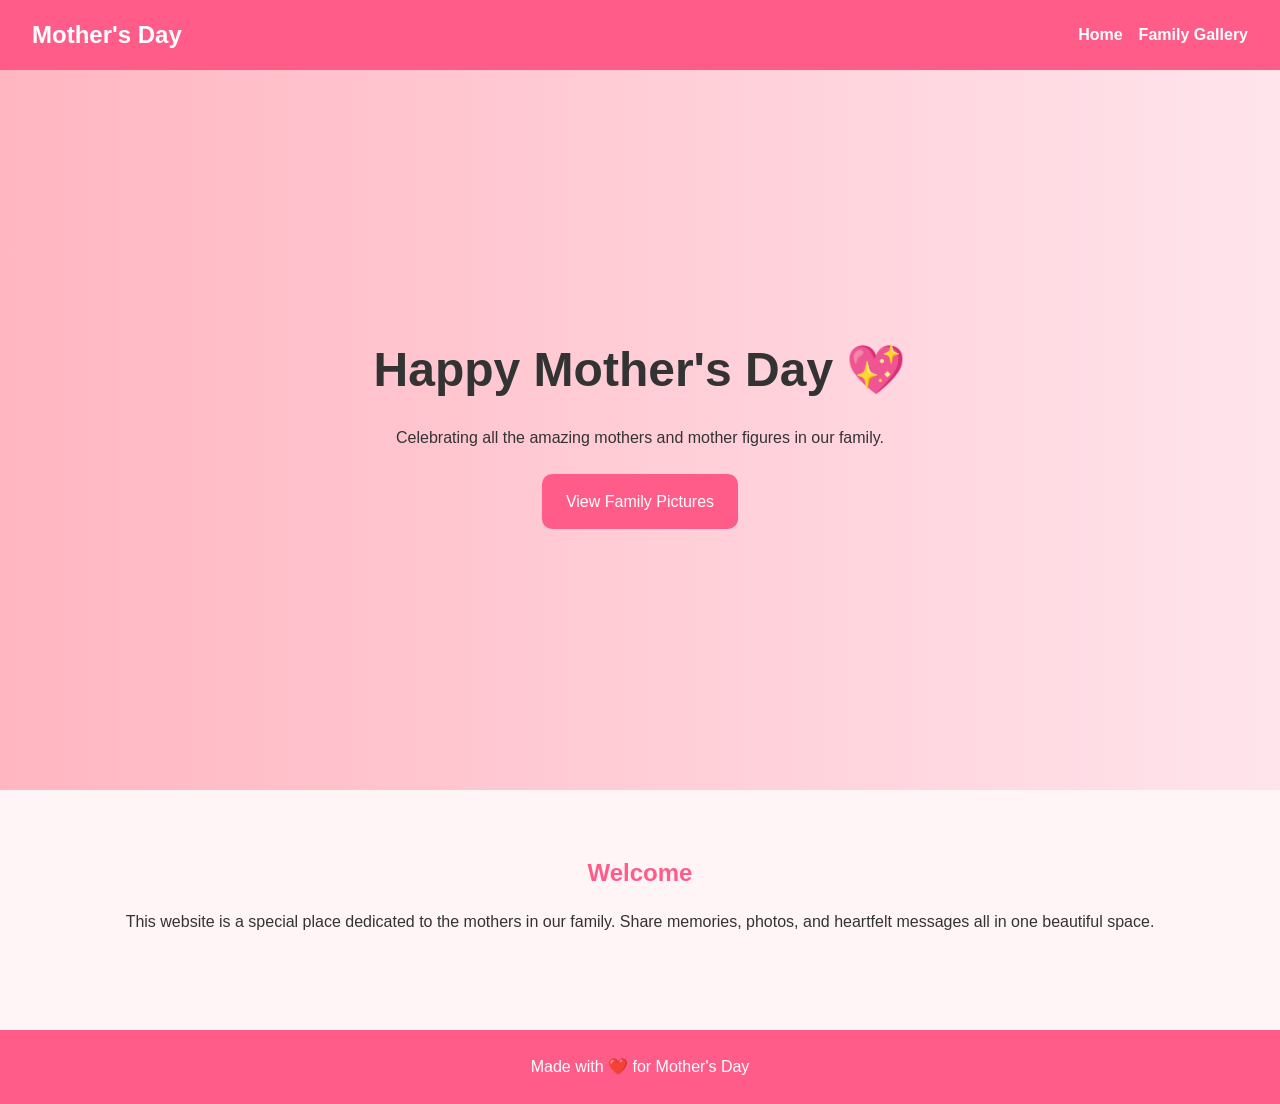
==== index.html @ d9241b58 "new files" ====
<!DOCTYPE html>
<html lang="en">
<head>
    <meta charset="UTF-8">
    <meta name="viewport" content="width=device-width, initial-scale=1.0">
    <title>Mother's Day</title>
    <link rel="stylesheet" href="style.css">
</head>
<body>

    <!-- Navigation -->
    <header>
        <nav class="navbar">
            <h1 class="logo">Mother's Day</h1>

            <div class="menu-toggle" id="menu-toggle">
                ☰
            </div>

            <ul class="nav-links" id="nav-links">
                <li><a href="index.html">Home</a></li>
                <li><a href="gallery.html">Family Gallery</a></li>
            </ul>
        </nav>
    </header>

    <!-- Hero Section -->
    <section class="hero">
        <div class="hero-content">
            <h2>Happy Mother's Day 💖</h2>
            <p>
                Celebrating all the amazing mothers and mother figures in our family.
            </p>

            <a href="gallery.html" class="btn">
                View Family Pictures
            </a>
        </div>
    </section>

    <!-- Welcome Section -->
    <section class="welcome-section">
        <h2>Welcome</h2>

        <p>
            This website is a special place dedicated to the mothers in our family.
            Share memories, photos, and heartfelt messages all in one beautiful space.
        </p>
    </section>

    <!-- Footer -->
    <footer>
        <p>Made with ❤️ for Mother's Day</p>
    </footer>

    <script src="script.js"></script>
</body>
</html>
---- style.css ----
/* Reset */
* {
    margin: 0;
    padding: 0;
    box-sizing: border-box;
    font-family: Arial, sans-serif;
}

body {
    background: #fff5f7;
    color: #333;
    line-height: 1.6;
}

/* Navigation */
.navbar {
    display: flex;
    justify-content: space-between;
    align-items: center;
    padding: 1rem 2rem;
    background: #ff5c8a;
    color: white;
    position: sticky;
    top: 0;
}

.logo {
    font-size: 1.5rem;
}

.nav-links {
    list-style: none;
    display: flex;
    gap: 1rem;
}

.nav-links a {
    color: white;
    text-decoration: none;
    font-weight: bold;
}

.menu-toggle {
    display: none;
    font-size: 1.8rem;
    cursor: pointer;
}

/* Hero */
.hero {
    min-height: 80vh;
    display: flex;
    justify-content: center;
    align-items: center;
    text-align: center;
    padding: 2rem;
    background: linear-gradient(to right, #ffb6c1, #ffe4ec);
}

.hero-content h2 {
    font-size: 3rem;
    margin-bottom: 1rem;
}

.hero-content p {
    max-width: 600px;
    margin: auto;
    margin-bottom: 1.5rem;
}

.btn {
    display: inline-block;
    padding: 0.9rem 1.5rem;
    background: #ff5c8a;
    color: white;
    text-decoration: none;
    border-radius: 10px;
    transition: 0.3s;
}

.btn:hover {
    background: #e14b77;
}

/* Welcome Section */
.welcome-section {
    padding: 4rem 2rem;
    text-align: center;
}

.welcome-section h2 {
    margin-bottom: 1rem;
    color: #ff5c8a;
}

/* Gallery */
.gallery-section {
    padding: 4rem 2rem;
}

.gallery-section h2 {
    text-align: center;
    margin-bottom: 2rem;
    color: #ff5c8a;
}

.gallery-grid {
    display: grid;
    grid-template-columns: repeat(auto-fit, minmax(250px, 1fr));
    gap: 2rem;
}

.gallery-card {
    background: white;
    border-radius: 15px;
    overflow: hidden;
    box-shadow: 0 4px 10px rgba(0,0,0,0.1);
    transition: transform 0.3s;
}

.gallery-card:hover {
    transform: translateY(-5px);
}

.gallery-card img {
    width: 100%;
    height: 250px;
    object-fit: cover;
}

.gallery-card h3,
.gallery-card p {
    padding: 1rem;
}

/* Footer */
footer {
    text-align: center;
    padding: 1.5rem;
    background: #ff5c8a;
    color: white;
    margin-top: 2rem;
}

/* Responsive */
@media (max-width: 768px) {

    .menu-toggle {
        display: block;
    }

    .nav-links {
        position: absolute;
        top: 70px;
        right: 0;
        background: #ff5c8a;
        width: 100%;
        flex-direction: column;
        align-items: center;
        display: none;
        padding: 1rem 0;
    }

    .nav-links.active {
        display: flex;
    }

    .hero-content h2 {
        font-size: 2rem;
    }
}
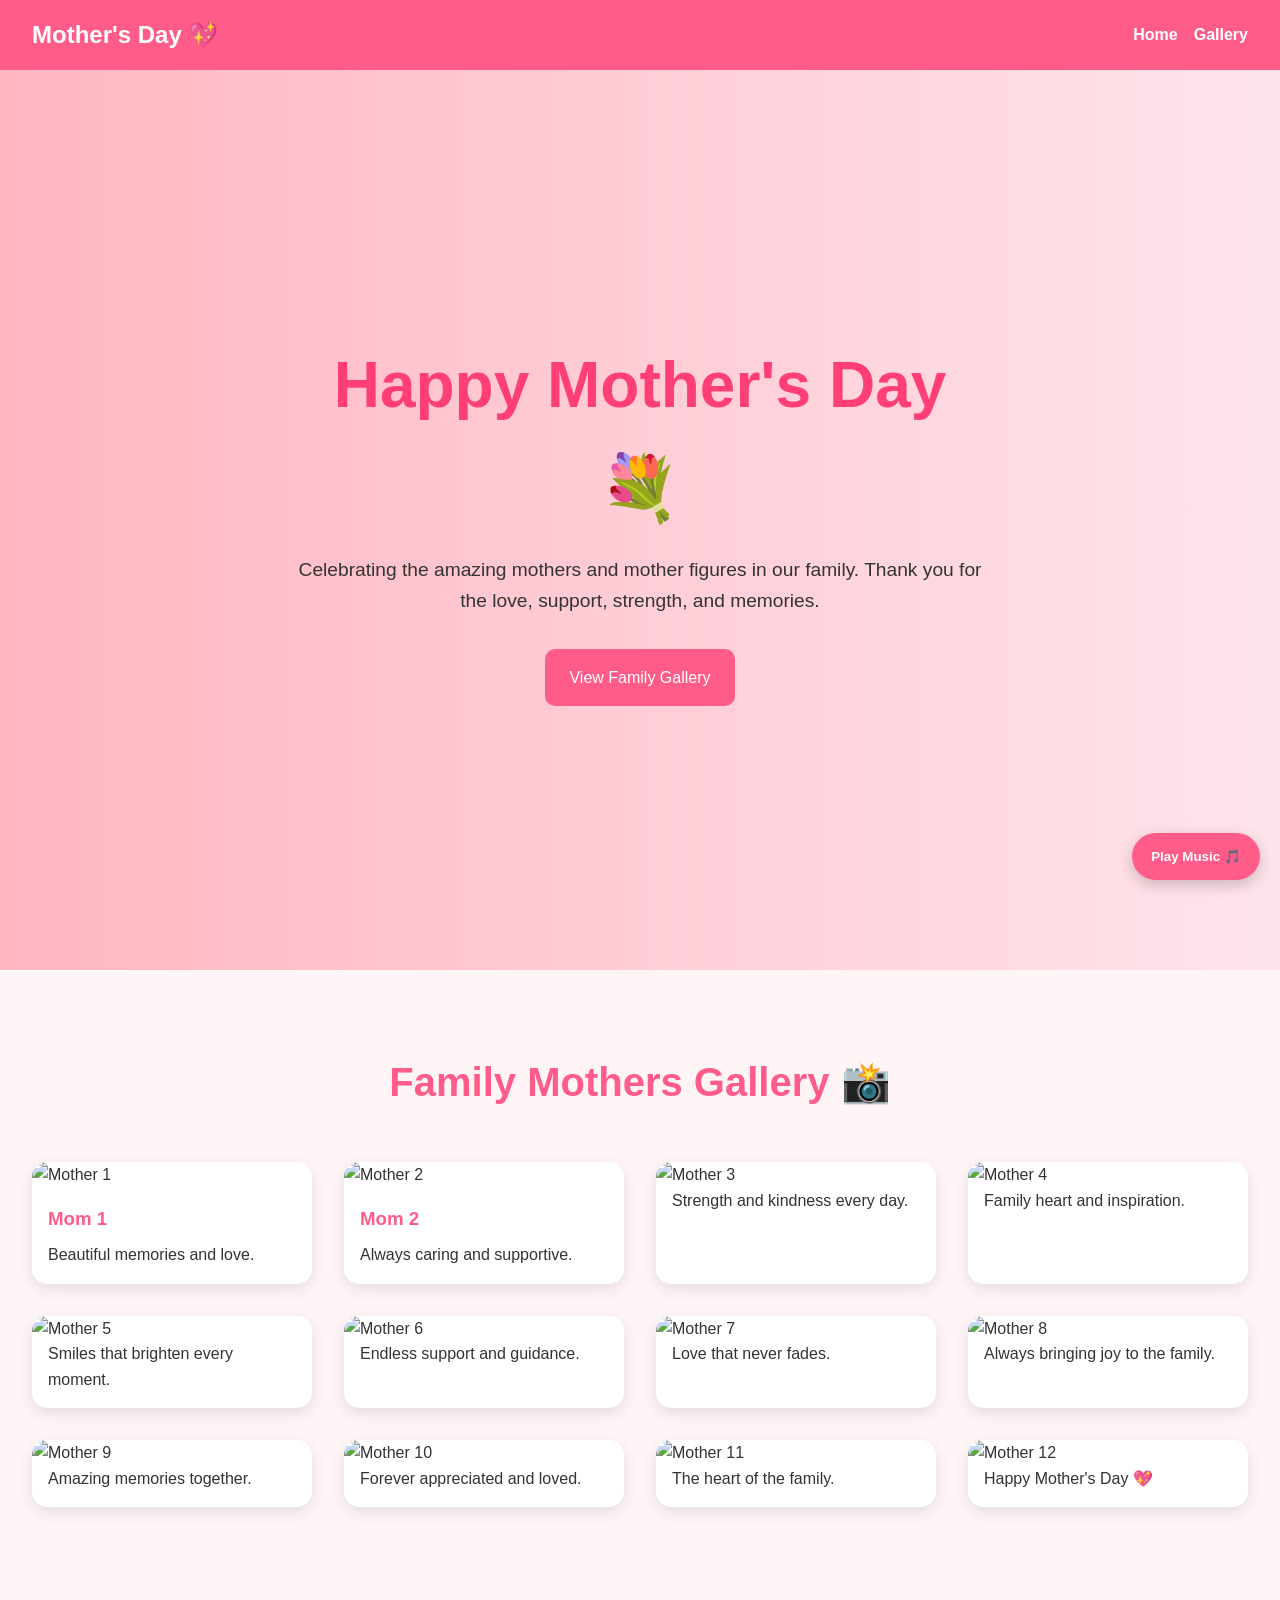
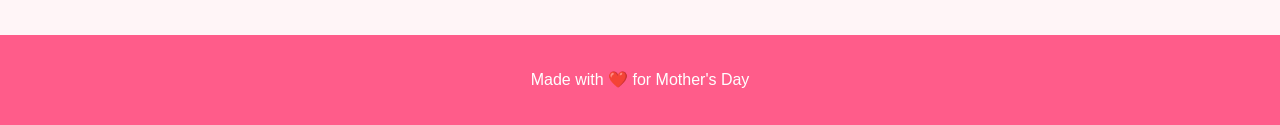
==== commit b866fb60: "new update" ====
--- a/index.html
+++ b/index.html
@@ -1,60 +1,175 @@
 <!DOCTYPE html>
 <html lang="en">
+
 <head>
+
     <meta charset="UTF-8">
     <meta name="viewport" content="width=device-width, initial-scale=1.0">
-    <title>Mother's Day</title>
+
+    <title>Mother's Day Family Website</title>
+
     <link rel="stylesheet" href="style.css">
+
 </head>
+
 <body>
 
-    <!-- Navigation -->
-    <header>
-        <nav class="navbar">
-            <h1 class="logo">Mother's Day</h1>
+    <!-- NAVBAR -->
+    <nav class="navbar">
 
-            <div class="menu-toggle" id="menu-toggle">
-                ☰
+        <div class="logo">
+            Mother's Day 💖
+        </div>
+
+        <div class="menu-toggle" id="menu-toggle">
+            ☰
+        </div>
+
+        <ul class="nav-links" id="nav-links">
+
+            <li>
+                <a href="#home">Home</a>
+            </li>
+
+            <li>
+                <a href="#gallery">Gallery</a>
+            </li>
+
+        </ul>
+
+        <button id="music-btn">
+            Play Music 🎵
+        </button>
+
+    </nav>
+
+    <!-- HERO SECTION -->
+    <section class="hero" id="home">
+
+        <div class="hero-content">
+
+            <h1>
+                Happy Mother's Day 💐
+            </h1>
+
+            <p>
+                Celebrating the amazing mothers and mother figures in our family.
+                Thank you for the love, support, strength, and memories.
+            </p>
+
+            <a href="#gallery" class="btn">
+                View Family Gallery
+            </a>
+
+        </div>
+
+    </section>
+
+    <!-- GALLERY SECTION -->
+    <section class="gallery-section" id="gallery">
+
+        <h2 class="gallery-title">
+            Family Mothers Gallery 📸
+        </h2>
+
+        <div class="gallery-grid">
+
+            <!-- CARD 1 -->
+            <div class="gallery-card">
+                <img src="https://via.placeholder.com/400x300" alt="Mother 1">
+                <h3>Mom 1</h3>
+                <p>Beautiful memories and love.</p>
             </div>
 
-            <ul class="nav-links" id="nav-links">
-                <li><a href="index.html">Home</a></li>
-                <li><a href="gallery.html">Family Gallery</a></li>
-            </ul>
-        </nav>
-    </header>
+            <!-- CARD 2 -->
+            <div class="gallery-card">
+                <img src="https://via.placeholder.com/400x300" alt="Mother 2">
+                <h3>Mom 2</h3>
+                <p>Always caring and supportive.</p>
+            </div>
 
-    <!-- Hero Section -->
-    <section class="hero">
-        <div class="hero-content">
-            <h2>Happy Mother's Day 💖</h2>
-            <p>
-                Celebrating all the amazing mothers and mother figures in our family.
-            </p>
+            <!-- CARD 3 -->
+            <div class="gallery-card">
+                <img src="https://via.placeholder.com/400x300" alt="Mother 3">
+                <p>Strength and kindness every day.</p>
+            </div>
 
-            <a href="gallery.html" class="btn">
-                View Family Pictures
-            </a>
+            <!-- CARD 4 -->
+            <div class="gallery-card">
+                <img src="https://via.placeholder.com/400x300" alt="Mother 4">
+                <p>Family heart and inspiration.</p>
+            </div>
+
+            <!-- CARD 5 -->
+            <div class="gallery-card">
+                <img src="https://via.placeholder.com/400x300" alt="Mother 5">
+                <p>Smiles that brighten every moment.</p>
+            </div>
+
+            <!-- CARD 6 -->
+            <div class="gallery-card">
+                <img src="https://via.placeholder.com/400x300" alt="Mother 6">
+                <p>Endless support and guidance.</p>
+            </div>
+
+            <!-- CARD 7 -->
+            <div class="gallery-card">
+                <img src="https://via.placeholder.com/400x300" alt="Mother 7">
+                <p>Love that never fades.</p>
+            </div>
+
+            <!-- CARD 8 -->
+            <div class="gallery-card">
+                <img src="https://via.placeholder.com/400x300" alt="Mother 8">
+                <p>Always bringing joy to the family.</p>
+            </div>
+
+            <!-- CARD 9 -->
+            <div class="gallery-card">
+                <img src="https://via.placeholder.com/400x300" alt="Mother 9">
+                <p>Amazing memories together.</p>
+            </div>
+
+            <!-- CARD 10 -->
+            <div class="gallery-card">
+                <img src="https://via.placeholder.com/400x300" alt="Mother 10">
+                <p>Forever appreciated and loved.</p>
+            </div>
+
+            <!-- CARD 11 -->
+            <div class="gallery-card">
+                <img src="https://via.placeholder.com/400x300" alt="Mother 11">
+                <p>The heart of the family.</p>
+            </div>
+
+            <!-- CARD 12 -->
+            <div class="gallery-card">
+                <img src="https://via.placeholder.com/400x300" alt="Mother 12">
+                <p>Happy Mother's Day 💖</p>
+            </div>
+
         </div>
+
     </section>
 
-    <!-- Welcome Section -->
-    <section class="welcome-section">
-        <h2>Welcome</h2>
+    <!-- FOOTER -->
+    <footer>
 
         <p>
-            This website is a special place dedicated to the mothers in our family.
-            Share memories, photos, and heartfelt messages all in one beautiful space.
+            Made with ❤️ for Mother's Day
         </p>
-    </section>
 
-    <!-- Footer -->
-    <footer>
-        <p>Made with ❤️ for Mother's Day</p>
     </footer>
 
+    <!-- AUDIO -->
+    <audio id="bg-music" loop autoplay>
+
+        <source src="music/song.mp3" type="audio/mpeg">
+
+    </audio>
+
     <script src="script.js"></script>
+
 </body>
-</html>
 
-
+</html>
--- a/style.css
+++ b/style.css
@@ -1,171 +1,247 @@
-/* Reset */
-* {
-    margin: 0;
-    padding: 0;
-    box-sizing: border-box;
-    font-family: Arial, sans-serif;
-}
-
-body {
-    background: #fff5f7;
-    color: #333;
-    line-height: 1.6;
-}
-
-/* Navigation */
-.navbar {
-    display: flex;
-    justify-content: space-between;
-    align-items: center;
-    padding: 1rem 2rem;
-    background: #ff5c8a;
-    color: white;
-    position: sticky;
-    top: 0;
-}
-
-.logo {
-    font-size: 1.5rem;
-}
-
-.nav-links {
-    list-style: none;
-    display: flex;
-    gap: 1rem;
-}
-
-.nav-links a {
-    color: white;
-    text-decoration: none;
-    font-weight: bold;
-}
-
-.menu-toggle {
-    display: none;
-    font-size: 1.8rem;
-    cursor: pointer;
-}
-
-/* Hero */
-.hero {
-    min-height: 80vh;
-    display: flex;
-    justify-content: center;
-    align-items: center;
-    text-align: center;
-    padding: 2rem;
-    background: linear-gradient(to right, #ffb6c1, #ffe4ec);
-}
-
-.hero-content h2 {
-    font-size: 3rem;
-    margin-bottom: 1rem;
-}
-
-.hero-content p {
-    max-width: 600px;
-    margin: auto;
-    margin-bottom: 1.5rem;
-}
-
-.btn {
-    display: inline-block;
-    padding: 0.9rem 1.5rem;
-    background: #ff5c8a;
-    color: white;
-    text-decoration: none;
-    border-radius: 10px;
-    transition: 0.3s;
-}
-
-.btn:hover {
-    background: #e14b77;
-}
-
-/* Welcome Section */
-.welcome-section {
-    padding: 4rem 2rem;
-    text-align: center;
-}
-
-.welcome-section h2 {
-    margin-bottom: 1rem;
-    color: #ff5c8a;
-}
-
-/* Gallery */
-.gallery-section {
-    padding: 4rem 2rem;
-}
-
-.gallery-section h2 {
-    text-align: center;
-    margin-bottom: 2rem;
-    color: #ff5c8a;
-}
-
-.gallery-grid {
-    display: grid;
-    grid-template-columns: repeat(auto-fit, minmax(250px, 1fr));
-    gap: 2rem;
-}
-
-.gallery-card {
-    background: white;
-    border-radius: 15px;
-    overflow: hidden;
-    box-shadow: 0 4px 10px rgba(0,0,0,0.1);
-    transition: transform 0.3s;
-}
-
-.gallery-card:hover {
-    transform: translateY(-5px);
-}
-
-.gallery-card img {
-    width: 100%;
-    height: 250px;
-    object-fit: cover;
-}
-
-.gallery-card h3,
-.gallery-card p {
-    padding: 1rem;
-}
-
-/* Footer */
-footer {
-    text-align: center;
-    padding: 1.5rem;
-    background: #ff5c8a;
-    color: white;
-    margin-top: 2rem;
-}
-
-/* Responsive */
-@media (max-width: 768px) {
-
-    .menu-toggle {
-        display: block;
-    }
-
-    .nav-links {
-        position: absolute;
-        top: 70px;
-        right: 0;
-        background: #ff5c8a;
-        width: 100%;
-        flex-direction: column;
-        align-items: center;
-        display: none;
-        padding: 1rem 0;
-    }
-
-    .nav-links.active {
-        display: flex;
-    }
-
-    .hero-content h2 {
-        font-size: 2rem;
+/* RESET */
+*{
+    margin:0;
+    padding:0;
+    box-sizing:border-box;
+    font-family:Arial, sans-serif;
+}
+
+html{
+    scroll-behavior:smooth;
+}
+
+body{
+    background:#fff5f7;
+    color:#333;
+    line-height:1.6;
+}
+
+/* NAVBAR */
+.navbar{
+
+    position:sticky;
+    top:0;
+    z-index:1000;
+
+    display:flex;
+    justify-content:space-between;
+    align-items:center;
+
+    padding:1rem 2rem;
+
+    background:#ff5c8a;
+    color:white;
+}
+
+.logo{
+    font-size:1.5rem;
+    font-weight:bold;
+}
+
+.nav-links{
+    display:flex;
+    gap:1rem;
+    list-style:none;
+}
+
+.nav-links a{
+    color:white;
+    text-decoration:none;
+    font-weight:bold;
+}
+
+.nav-links a:hover{
+    opacity:0.8;
+}
+
+.menu-toggle{
+    display:none;
+    font-size:2rem;
+    cursor:pointer;
+}
+
+/* FLOATING MUSIC BUTTON */
+#music-btn{
+
+    position:fixed;
+
+    bottom:20px;
+    right:20px;
+
+    z-index:2000;
+
+    border:none;
+
+    padding:1rem 1.2rem;
+
+    border-radius:50px;
+
+    cursor:pointer;
+
+    background:#ff5c8a;
+    color:white;
+
+    font-weight:bold;
+
+    box-shadow:0 5px 15px rgba(0,0,0,0.2);
+
+    transition:0.3s;
+}
+
+#music-btn:hover{
+    transform:scale(1.05);
+    background:#e04874;
+}
+
+/* HERO */
+.hero{
+
+    min-height:100vh;
+
+    display:flex;
+    justify-content:center;
+    align-items:center;
+
+    text-align:center;
+
+    padding:2rem;
+
+    background:linear-gradient(to right,#ffb6c1,#ffe4ec);
+}
+
+.hero-content{
+    max-width:700px;
+}
+
+.hero-content h1{
+    font-size:4rem;
+    margin-bottom:1rem;
+    color:#ff3f75;
+}
+
+.hero-content p{
+    font-size:1.2rem;
+    margin-bottom:2rem;
+}
+
+.btn{
+
+    display:inline-block;
+
+    padding:1rem 1.5rem;
+
+    background:#ff5c8a;
+    color:white;
+
+    text-decoration:none;
+
+    border-radius:10px;
+
+    transition:0.3s;
+}
+
+.btn:hover{
+    background:#e04874;
+}
+
+/* GALLERY */
+.gallery-section{
+    padding:5rem 2rem;
+}
+
+.gallery-title{
+    text-align:center;
+    font-size:2.5rem;
+    margin-bottom:3rem;
+    color:#ff5c8a;
+}
+
+.gallery-grid{
+
+    display:grid;
+
+    grid-template-columns:
+    repeat(auto-fit,minmax(250px,1fr));
+
+    gap:2rem;
+}
+
+.gallery-card{
+
+    background:white;
+
+    border-radius:15px;
+
+    overflow:hidden;
+
+    box-shadow:0 5px 15px rgba(0,0,0,0.1);
+
+    transition:0.3s;
+}
+
+.gallery-card:hover{
+    transform:translateY(-5px);
+}
+
+.gallery-card img{
+    width:100%;
+    height:280px;
+    object-fit:cover;
+}
+
+.gallery-card h3{
+    padding:1rem 1rem 0.5rem;
+    color:#ff5c8a;
+}
+
+.gallery-card p{
+    padding:0 1rem 1rem;
+}
+
+/* FOOTER */
+footer{
+    text-align:center;
+    padding:2rem;
+    background:#ff5c8a;
+    color:white;
+    margin-top:3rem;
+}
+
+/* MOBILE */
+@media(max-width:768px){
+
+    .menu-toggle{
+        display:block;
+    }
+
+    .nav-links{
+
+        position:absolute;
+
+        top:70px;
+        right:0;
+
+        width:100%;
+
+        background:#ff5c8a;
+
+        flex-direction:column;
+        align-items:center;
+
+        display:none;
+
+        padding:1rem 0;
+    }
+
+    .nav-links.active{
+        display:flex;
+    }
+
+    .hero-content h1{
+        font-size:2.5rem;
+    }
+
+    .hero-content p{
+        font-size:1rem;
     }
 }
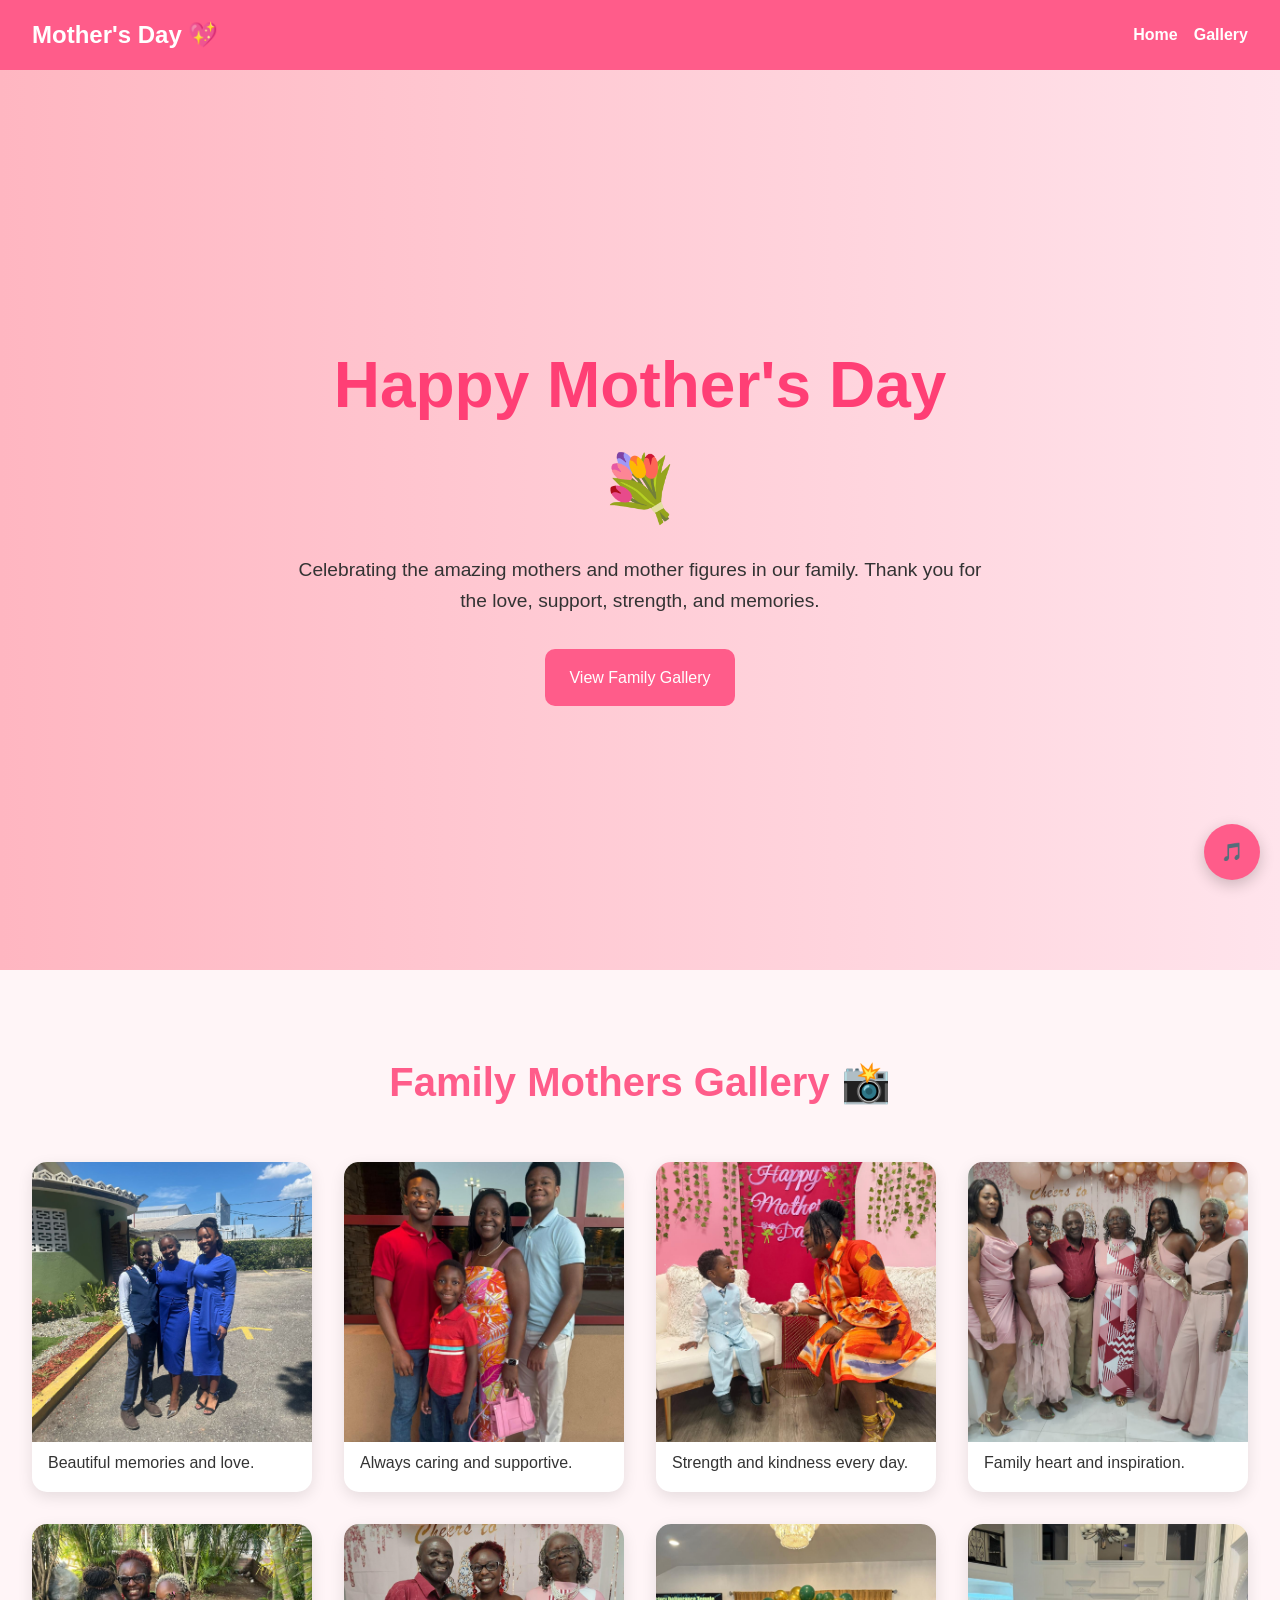
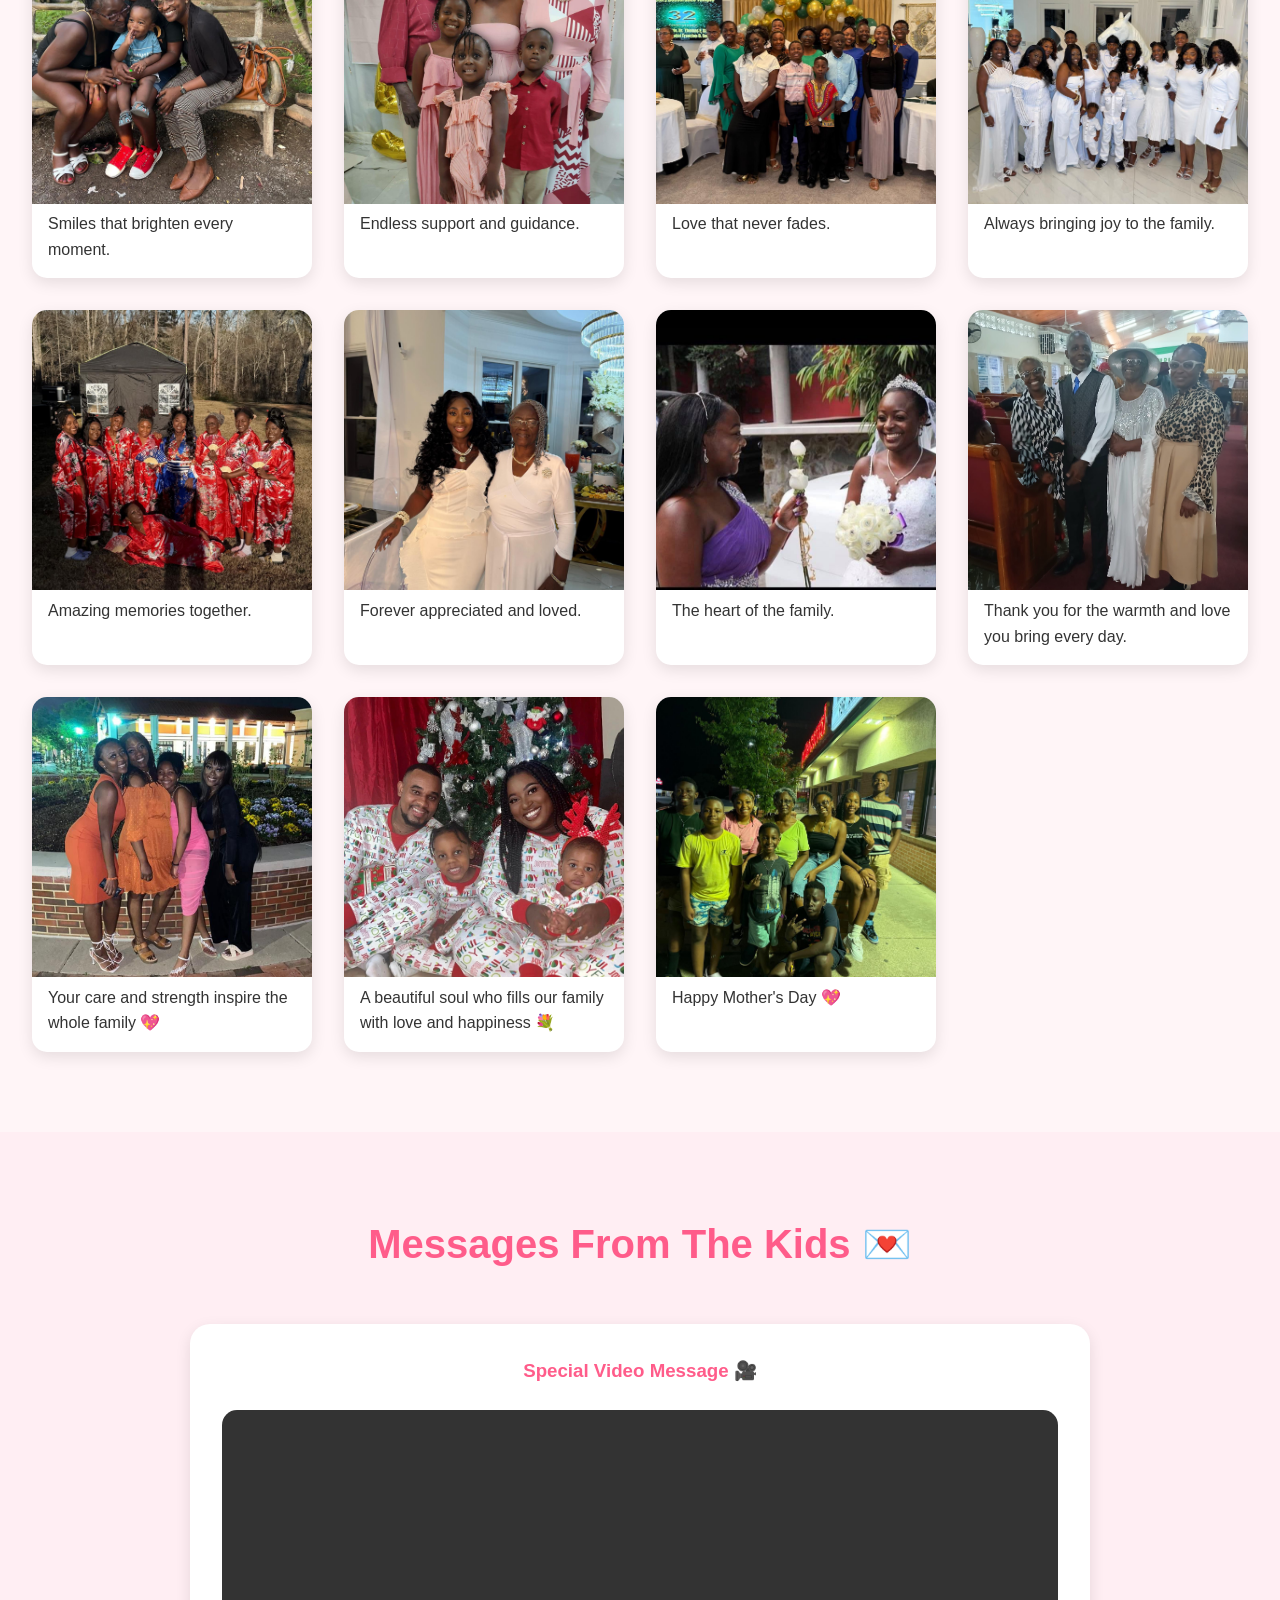
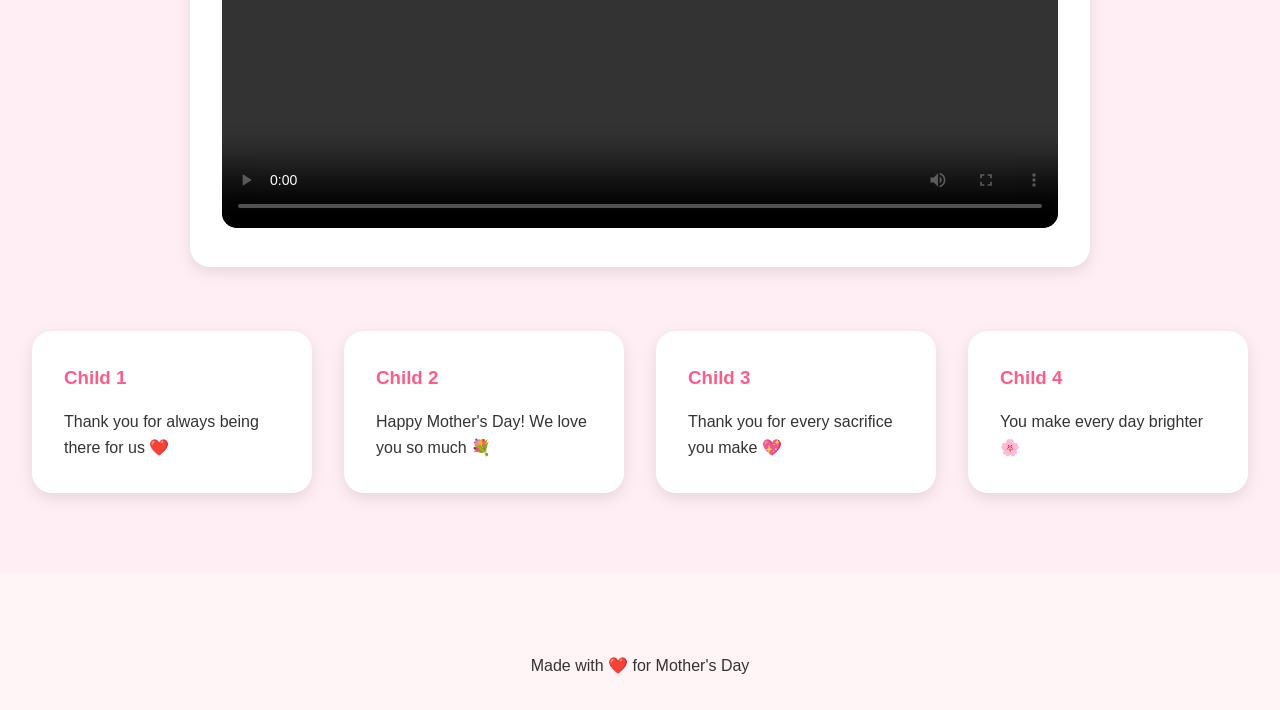
==== commit aa1efbda: "commit all assets" ====
--- a/index.html
+++ b/index.html
@@ -38,7 +38,7 @@
         </ul>
 
         <button id="music-btn">
-            Play Music 🎵
+            🎵
         </button>
 
     </nav>
@@ -76,76 +76,156 @@
 
             <!-- CARD 1 -->
             <div class="gallery-card">
-                <img src="https://via.placeholder.com/400x300" alt="Mother 1">
-                <h3>Mom 1</h3>
+                <img src="imgs/img 1.jpeg" alt="Mother 1">
                 <p>Beautiful memories and love.</p>
             </div>
 
             <!-- CARD 2 -->
             <div class="gallery-card">
-                <img src="https://via.placeholder.com/400x300" alt="Mother 2">
-                <h3>Mom 2</h3>
+                <img src="imgs/img 2.jpeg" alt="Mother 2">
                 <p>Always caring and supportive.</p>
             </div>
 
             <!-- CARD 3 -->
             <div class="gallery-card">
-                <img src="https://via.placeholder.com/400x300" alt="Mother 3">
+                <img src="imgs/img 3.jpeg" alt="Mother 3">
                 <p>Strength and kindness every day.</p>
             </div>
 
             <!-- CARD 4 -->
             <div class="gallery-card">
-                <img src="https://via.placeholder.com/400x300" alt="Mother 4">
+                <img src="imgs/img 4.jpeg" alt="Mother 4">
                 <p>Family heart and inspiration.</p>
             </div>
 
             <!-- CARD 5 -->
             <div class="gallery-card">
-                <img src="https://via.placeholder.com/400x300" alt="Mother 5">
+                <img src="imgs/img 5.jpeg" alt="Mother 5">
                 <p>Smiles that brighten every moment.</p>
             </div>
 
             <!-- CARD 6 -->
             <div class="gallery-card">
-                <img src="https://via.placeholder.com/400x300" alt="Mother 6">
+                <img src="imgs/img 6.jpeg" alt="Mother 6">
                 <p>Endless support and guidance.</p>
             </div>
 
             <!-- CARD 7 -->
             <div class="gallery-card">
-                <img src="https://via.placeholder.com/400x300" alt="Mother 7">
+                <img src="imgs/img 7.jpeg" alt="Mother 7">
                 <p>Love that never fades.</p>
             </div>
 
             <!-- CARD 8 -->
             <div class="gallery-card">
-                <img src="https://via.placeholder.com/400x300" alt="Mother 8">
+                <img src="imgs/img 8.jpeg" alt="Mother 8">
                 <p>Always bringing joy to the family.</p>
             </div>
 
             <!-- CARD 9 -->
             <div class="gallery-card">
-                <img src="https://via.placeholder.com/400x300" alt="Mother 9">
+                <img src="imgs/img 9.jpeg" alt="Mother 9">
                 <p>Amazing memories together.</p>
             </div>
 
             <!-- CARD 10 -->
             <div class="gallery-card">
-                <img src="https://via.placeholder.com/400x300" alt="Mother 10">
+                <img src="imgs/img 10.jpeg" alt="Mother 10">
                 <p>Forever appreciated and loved.</p>
             </div>
 
             <!-- CARD 11 -->
             <div class="gallery-card">
-                <img src="https://via.placeholder.com/400x300" alt="Mother 11">
+                <img src="imgs/img 11.jpeg" alt="Mother 11">
                 <p>The heart of the family.</p>
             </div>
 
             <!-- CARD 12 -->
             <div class="gallery-card">
-                <img src="https://via.placeholder.com/400x300" alt="Mother 12">
+                <img src="imgs/img 12.jpeg" alt="Mother 13">
+                <p>Thank you for the warmth and love you bring every day.</p>
+            </div>
+
+            <!-- CARD 13 -->
+            <div class="gallery-card">
+                <img src="imgs/img 13.jpeg" alt="Mother 14">
+                <p>Your care and strength inspire the whole family 💖</p>
+            </div>
+
+            <!-- CARD 14 -->
+            <div class="gallery-card">
+                <img src="imgs/img 14.jpeg" alt="Mother 12">
+                <p>
+                    A beautiful soul who fills our family with love and happiness 💐
+                </p>
+            </div>
+
+            <!-- CARD 15 -->
+            <div class="gallery-card">
+                <img src="imgs/img 15.jpeg" alt="Mother 12">
                 <p>Happy Mother's Day 💖</p>
+            </div>
+
+
+        </div>
+
+    </section>
+
+    <!-- MESSAGE SECTION -->
+    <section class="message-section" id="messages">
+
+        <h2 class="message-title">
+            Messages From The Kids 💌
+        </h2>
+
+        <!-- VIDEO MESSAGE -->
+        <div class="video-message">
+
+            <h3>
+                Special Video Message 🎥
+            </h3>
+
+            <video controls>
+
+                <source src="vids/vid 1.mp4" type="video/mp4">
+
+            </video>
+
+        </div>
+
+        <!-- MESSAGE GRID -->
+        <div class="message-grid">
+
+            <!-- MESSAGE 1 -->
+            <div class="message-card">
+                <h3>Child 1</h3>
+                <p>
+                    Thank you for always being there for us ❤️
+                </p>
+            </div>
+
+            <!-- MESSAGE 2 -->
+            <div class="message-card">
+                <h3>Child 2</h3>
+                <p>
+                    Happy Mother's Day! We love you so much 💐
+                </p>
+            </div>
+
+            <!-- MESSAGE 3 -->
+            <div class="message-card">
+                <h3>Child 3</h3>
+                <p>
+                    Thank you for every sacrifice you make 💖
+                </p>
+            </div>
+
+            <!-- MESSAGE 4 -->
+            <div class="message-card">
+                <h3>Child 4</h3>
+                <p>
+                    You make every day brighter 🌸
+                </p>
             </div>
 
         </div>
--- a/style.css
+++ b/style.css
@@ -70,18 +70,23 @@
 
     z-index:2000;
 
+    display:flex;
+    align-items:center;
+    justify-content:center;
+
     border:none;
 
-    padding:1rem 1.2rem;
-
-    border-radius:50px;
+    width:56px;
+    height:56px;
+
+    border-radius:50%;
 
     cursor:pointer;
 
     background:#ff5c8a;
     color:white;
 
-    font-weight:bold;
+    font-size: large;
 
     box-shadow:0 5px 15px rgba(0,0,0,0.2);
 
@@ -200,11 +205,107 @@
 
 /* FOOTER */
 footer{
+    display:flex;
+    justify-content:center;
+    align-items:center;
     text-align:center;
     padding:2rem;
-    background:#ff5c8a;
-    color:white;
+    background:transparent;
+    color:#333;
     margin-top:3rem;
+}
+/* =========================
+   MESSAGE SECTION
+========================= */
+
+.message-section{
+
+    padding:5rem 2rem;
+
+    background:#ffeef3;
+}
+
+.message-title{
+
+    text-align:center;
+
+    font-size:2.5rem;
+
+    color:#ff5c8a;
+
+    margin-bottom:3rem;
+}
+
+/* VIDEO MESSAGE */
+
+.video-message{
+
+    max-width:900px;
+
+    margin:0 auto 4rem;
+
+    background:white;
+
+    padding:2rem;
+
+    border-radius:20px;
+
+    box-shadow:0 5px 15px rgba(0,0,0,0.1);
+
+    text-align:center;
+}
+
+.video-message h3{
+
+    margin-bottom:1.5rem;
+
+    color:#ff5c8a;
+}
+
+.video-message video{
+
+    width:100%;
+
+    border-radius:15px;
+}
+
+/* MESSAGE GRID */
+
+.message-grid{
+
+    display:grid;
+
+    grid-template-columns:
+    repeat(auto-fit,minmax(250px,1fr));
+
+    gap:2rem;
+}
+
+/* MESSAGE CARD */
+
+.message-card{
+
+    background:white;
+
+    padding:2rem;
+
+    border-radius:20px;
+
+    box-shadow:0 5px 15px rgba(0,0,0,0.1);
+
+    transition:0.3s;
+}
+
+.message-card:hover{
+
+    transform:translateY(-5px);
+}
+
+.message-card h3{
+
+    margin-bottom:1rem;
+
+    color:#ff5c8a;
 }
 
 /* MOBILE */
@@ -244,4 +345,5 @@
     .hero-content p{
         font-size:1rem;
     }
-}+}
+
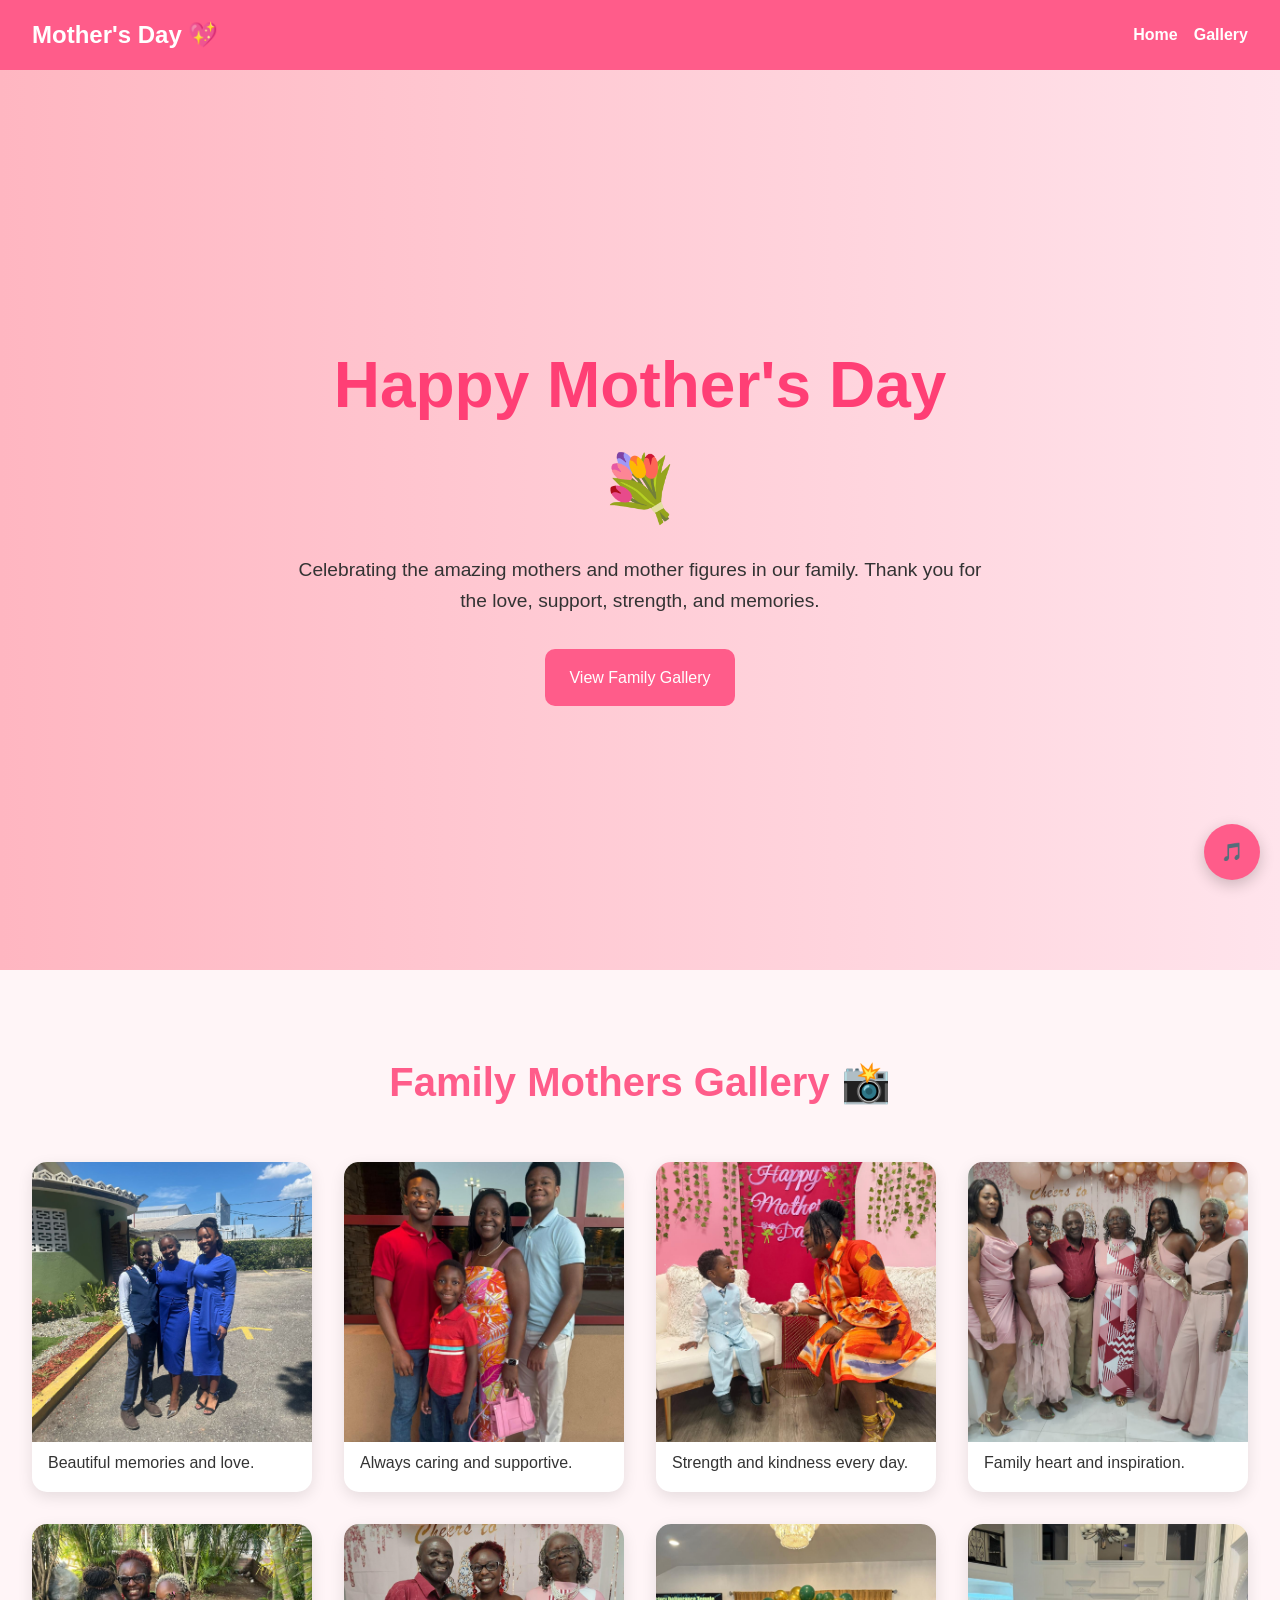
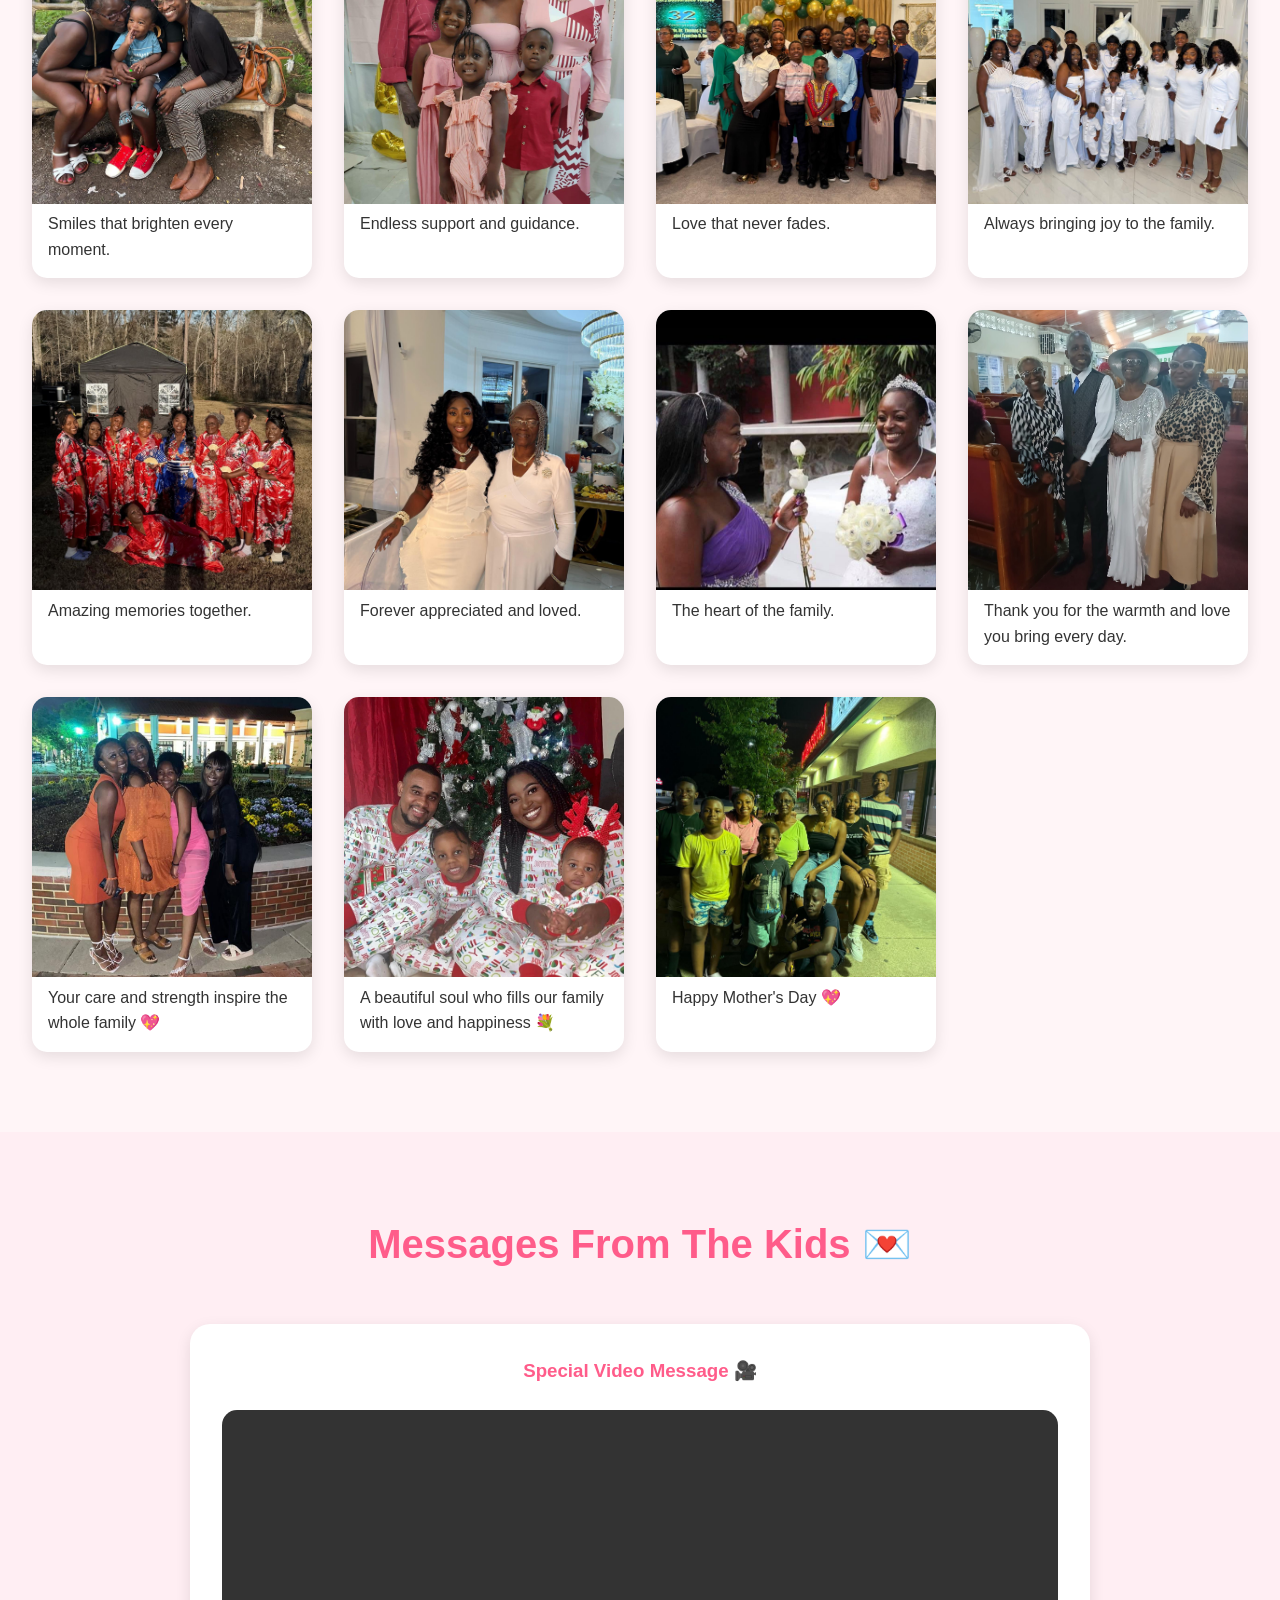
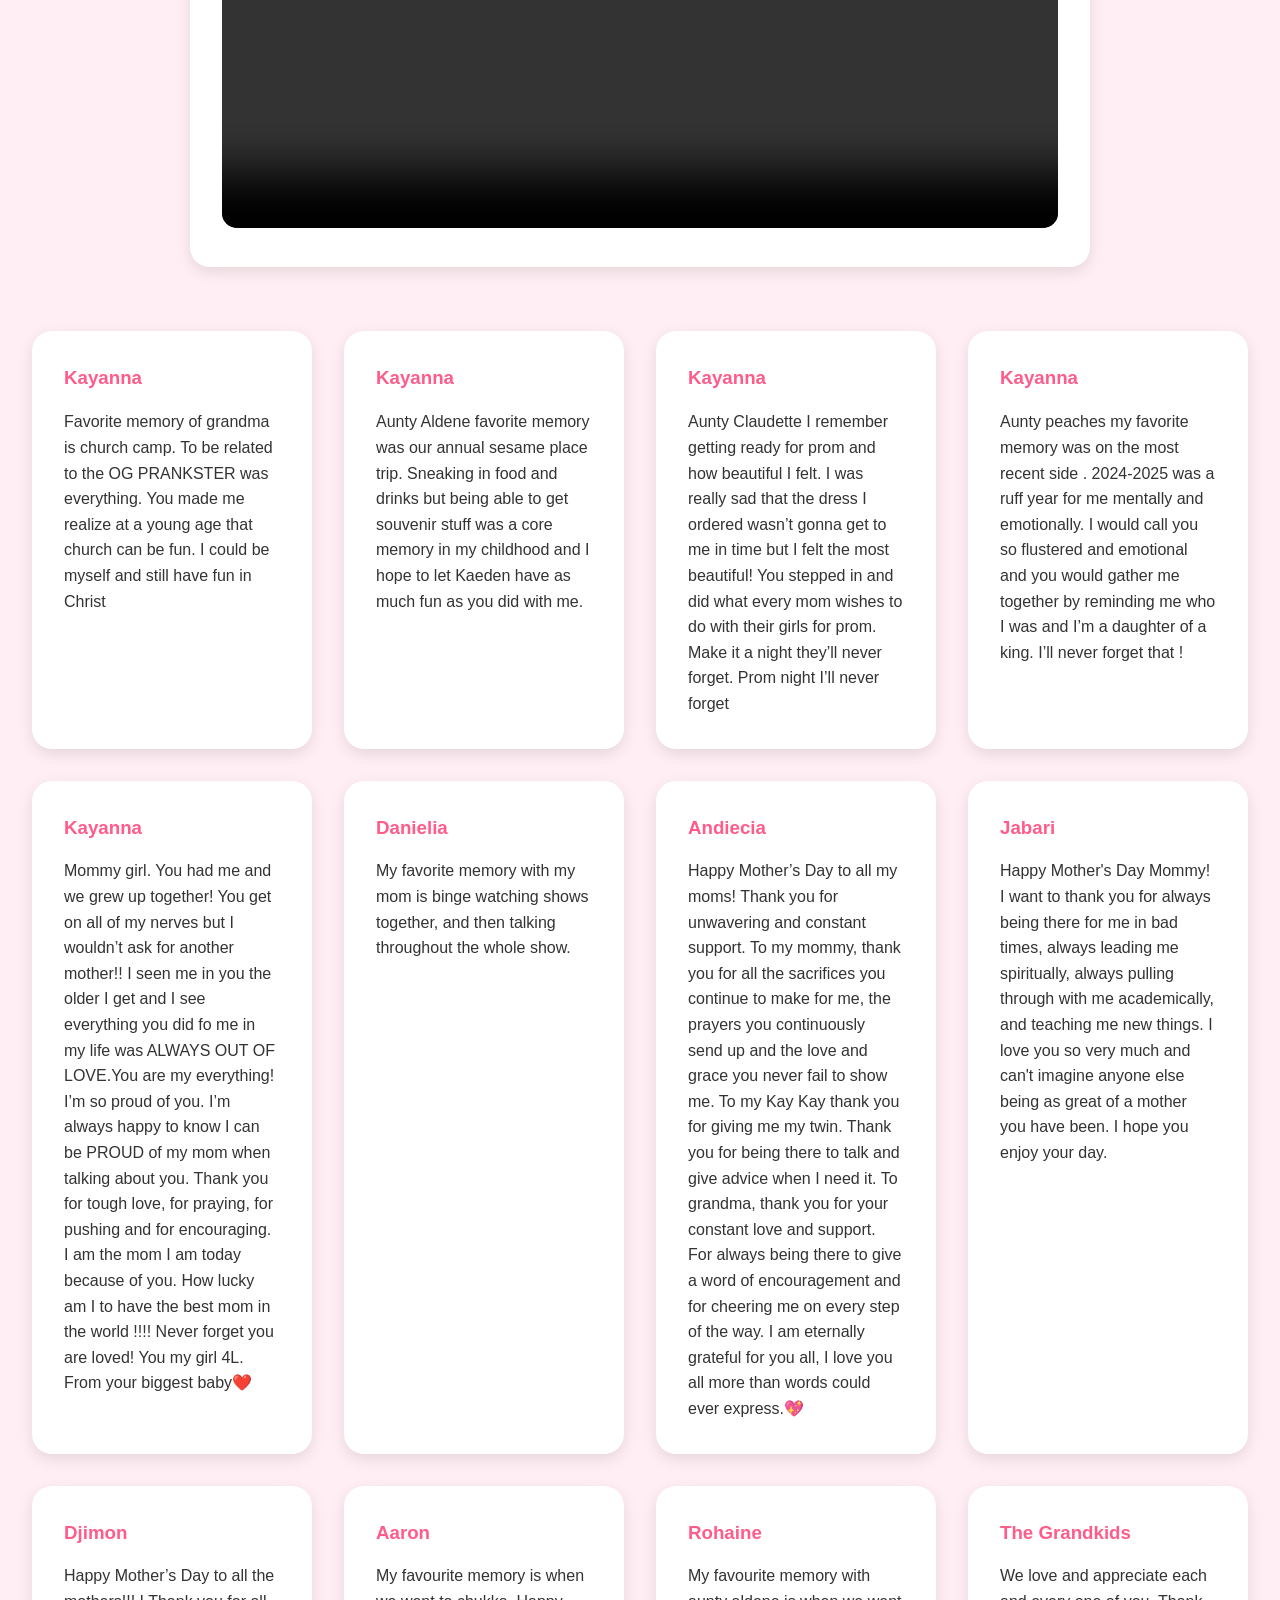
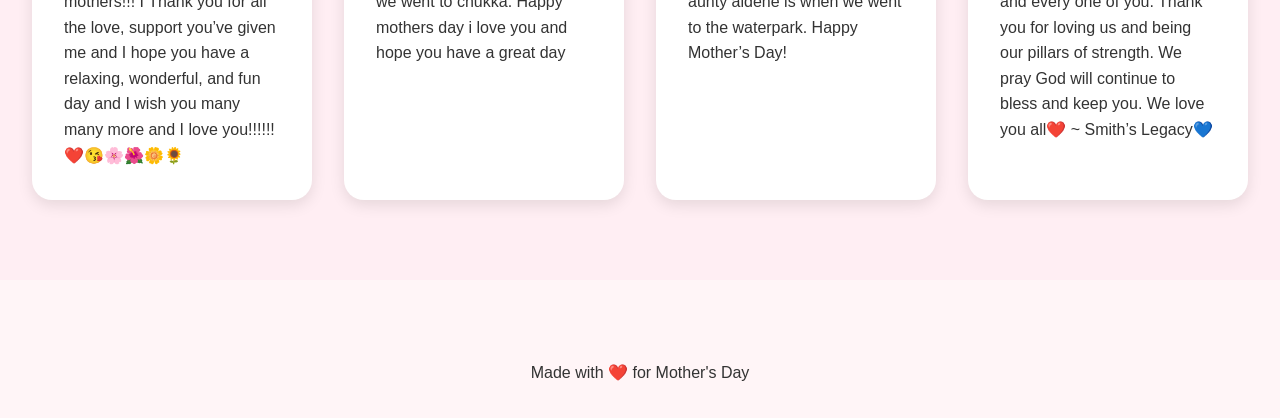
==== commit 3aaf4ba6: "edited" ====
--- a/index.html
+++ b/index.html
@@ -171,7 +171,7 @@
 
     </section>
 
-    <!-- MESSAGE SECTION -->
+<!-- MESSAGE SECTION -->
     <section class="message-section" id="messages">
 
         <h2 class="message-title">
@@ -198,39 +198,107 @@
 
             <!-- MESSAGE 1 -->
             <div class="message-card">
-                <h3>Child 1</h3>
-                <p>
-                    Thank you for always being there for us ❤️
-                </p>
-            </div>
-
-            <!-- MESSAGE 2 -->
-            <div class="message-card">
-                <h3>Child 2</h3>
-                <p>
-                    Happy Mother's Day! We love you so much 💐
-                </p>
-            </div>
-
-            <!-- MESSAGE 3 -->
-            <div class="message-card">
-                <h3>Child 3</h3>
-                <p>
-                    Thank you for every sacrifice you make 💖
-                </p>
-            </div>
-
-            <!-- MESSAGE 4 -->
-            <div class="message-card">
-                <h3>Child 4</h3>
-                <p>
-                    You make every day brighter 🌸
+                <h3>Kayanna</h3>
+                <p>
+                    Favorite memory of grandma is church camp. To be related to the OG PRANKSTER was everything. You made me realize at a young age that church can be fun. I could be myself and still have fun in Christ 
+
+                </p>
+            </div>
+
+             <!-- MESSAGE 2 -->
+            <div class="message-card">
+                <h3>Kayanna</h3>
+                <p>
+                    Aunty Aldene favorite memory was our annual sesame place trip. Sneaking in food and drinks but being able to get souvenir stuff was a core memory in my childhood and I hope to let Kaeden have as much fun as you did with me.
+
+                </p>
+            </div>
+
+             <!-- MESSAGE 3 -->
+            <div class="message-card">
+                <h3>Kayanna</h3>
+                <p>
+                    Aunty Claudette I remember getting ready for prom and how beautiful I felt. I was really sad that the dress I ordered wasn’t gonna get to me in time but I felt the most beautiful!  You stepped in and did what every mom wishes to do with their girls for prom. Make it a night they’ll never forget. Prom night I’ll never forget
+                </p>
+            </div>
+
+             <!-- MESSAGE 4 -->
+            <div class="message-card">
+                <h3>Kayanna</h3>
+                <p>
+                    Aunty peaches my favorite memory was on the most recent side . 2024-2025 was a ruff year for me mentally and emotionally. I would call you so flustered and emotional and you would gather me together by reminding me who I was and I’m a daughter of a king. I’ll never forget that !
+                </p>
+            </div>
+
+             <!-- MESSAGE 5 -->
+            <div class="message-card">
+                <h3>Kayanna</h3>
+                <p>
+                    Mommy girl. You had me and we grew up together! You get on all of my nerves but I wouldn’t ask for another mother!! I seen me in you the older I get and I see everything you did fo me in my life was ALWAYS OUT OF LOVE.You are my everything! I’m so proud of you. I’m always happy to know I can be PROUD of my mom when talking about you. Thank you for tough love, for praying, for pushing and for encouraging. I am the mom I am today because of you. How lucky am I to have the best mom in the world !!!! Never forget you are loved! You my girl 4L. From your biggest baby❤️
+                </p>
+            </div>
+
+            <!-- Message 6 -->
+            <div class="message-card">
+                <h3>Danielia</h3>
+                <p>
+                    My favorite memory with my mom is binge watching shows together, and then talking throughout the whole show.
+                </p>
+            </div>
+
+            <!-- Message 7 -->
+            <div class="message-card">
+                <h3>Andiecia</h3>
+                <p>
+                    Happy Mother’s Day to all my moms! Thank you for unwavering and constant support. To my mommy, thank you for all the sacrifices you continue to make for me, the prayers you continuously send up and the love and grace you never fail to show me. To my Kay Kay thank you for giving me my twin. Thank you for being there to talk and give advice when I need it. To grandma, thank you for your constant love and support. For always being there to give a word of encouragement and for cheering me on every step of the way. I am eternally grateful for you all, I love you all more than words could ever express.💖
+                </p>
+            </div>
+
+            <!-- Message 8 -->
+            <div class="message-card">
+                <h3>Jabari</h3>
+                <p>
+                    Happy Mother's Day Mommy! I want to thank you for always being there for me in bad times, always leading me spiritually, always pulling through with me academically, and teaching me new things. I love you so very much and can't imagine anyone else being as great of a mother you have been. I hope you enjoy your day.
+                </p>
+            </div>
+
+            <!-- Message 9 -->
+            <div class="message-card">
+                <h3>Djimon</h3>
+                <p>
+                    Happy Mother’s Day to all the mothers!!! I Thank you for all the love, support you’ve given me and I hope you have a relaxing, wonderful, and fun day and I wish you many many more and I love you!!!!!!❤️😘🌸🌺🌼🌻
+                </p>
+            </div>
+
+            <!-- Message 10 -->
+            <div class="message-card">
+                <h3>Aaron</h3>
+                <p>
+                    My favourite memory is when we went to chukka. Happy mothers day i love you and hope you have a great day
+                </p>
+            </div>
+
+            <!-- Message 11 -->
+            <div class="message-card">
+                <h3>Rohaine</h3>
+                <p>
+                    My favourite memory with aunty aldene is when we went to the waterpark. Happy Mother’s Day!
+                </p>
+            </div>
+
+            <!-- Message 12 -->
+            <div class="message-card">
+                <h3>The Grandkids</h3>
+                <p>
+                    We love and appreciate each and every one of you. Thank you for loving us and being our pillars of strength. We pray God will continue to bless and keep you. We love you all❤️
+                    ~ Smith’s Legacy💙
                 </p>
             </div>
 
         </div>
 
     </section>
+
 
     <!-- FOOTER -->
     <footer>
